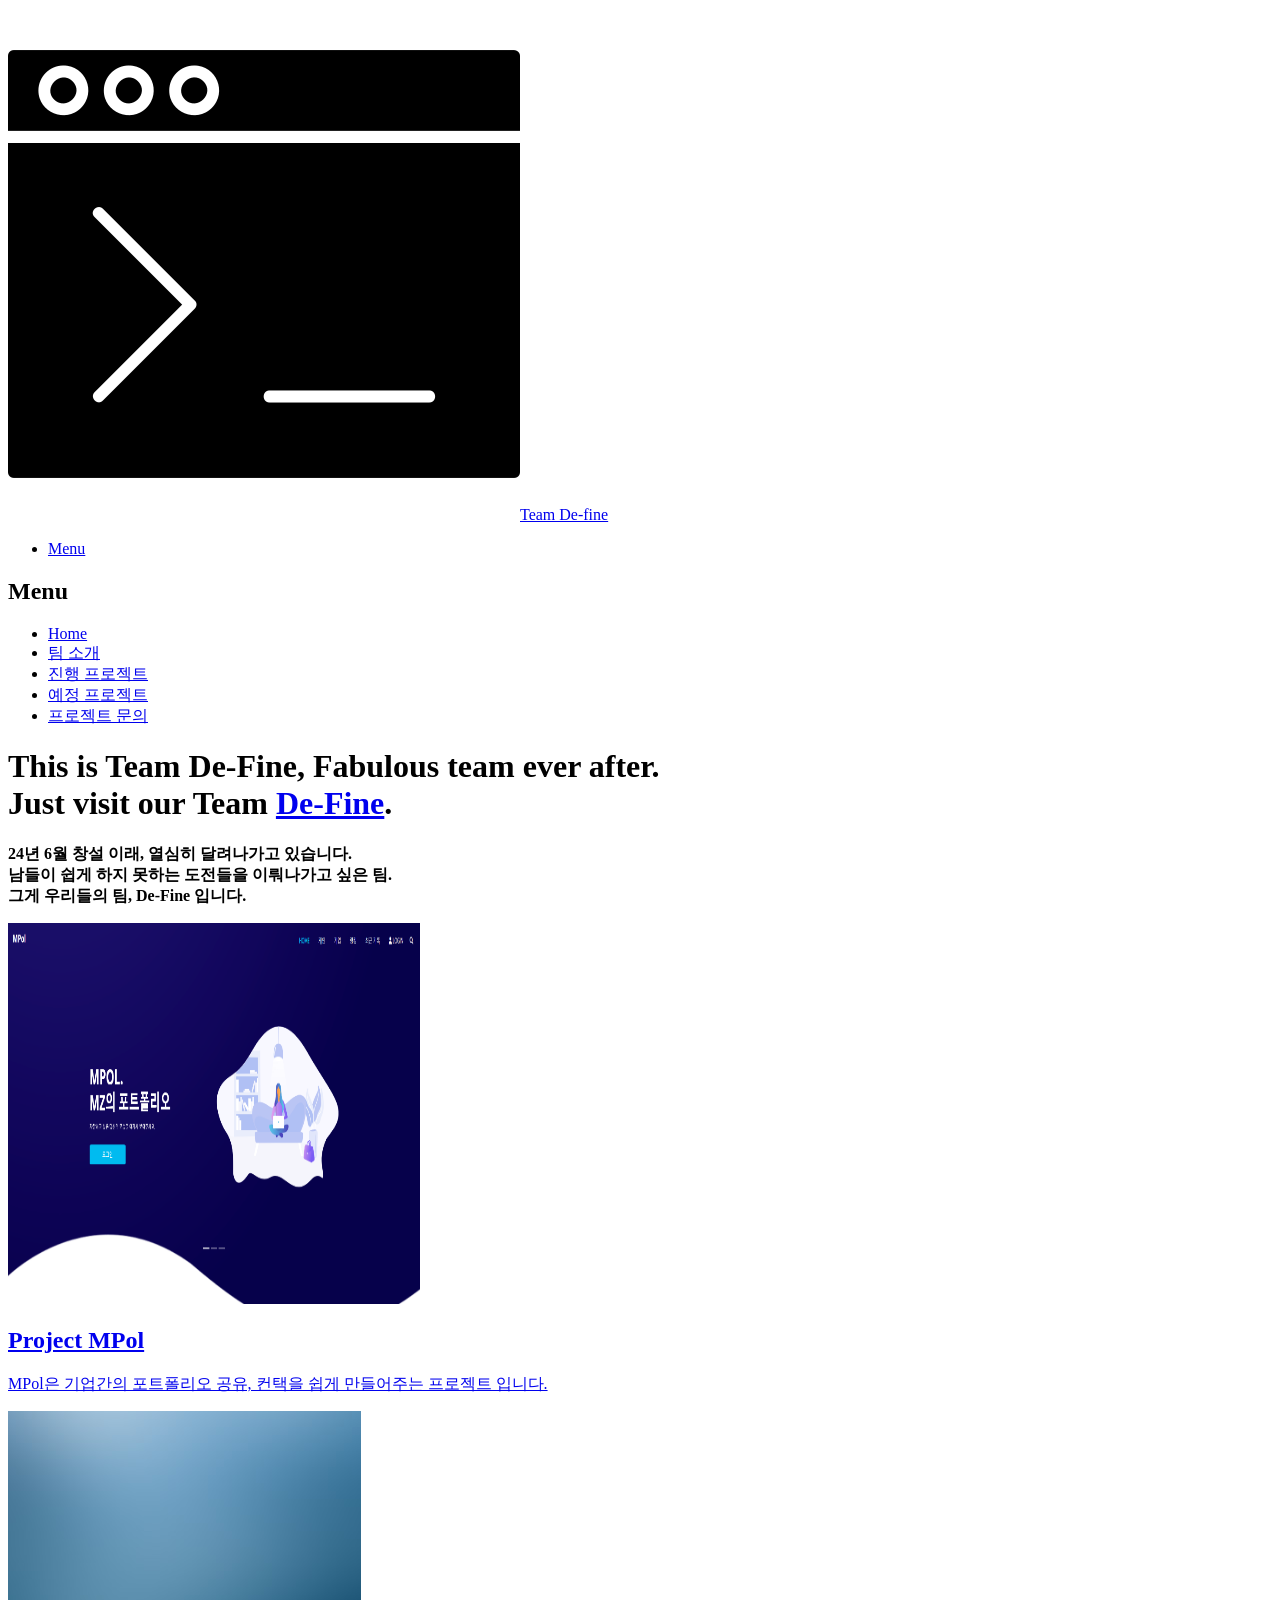
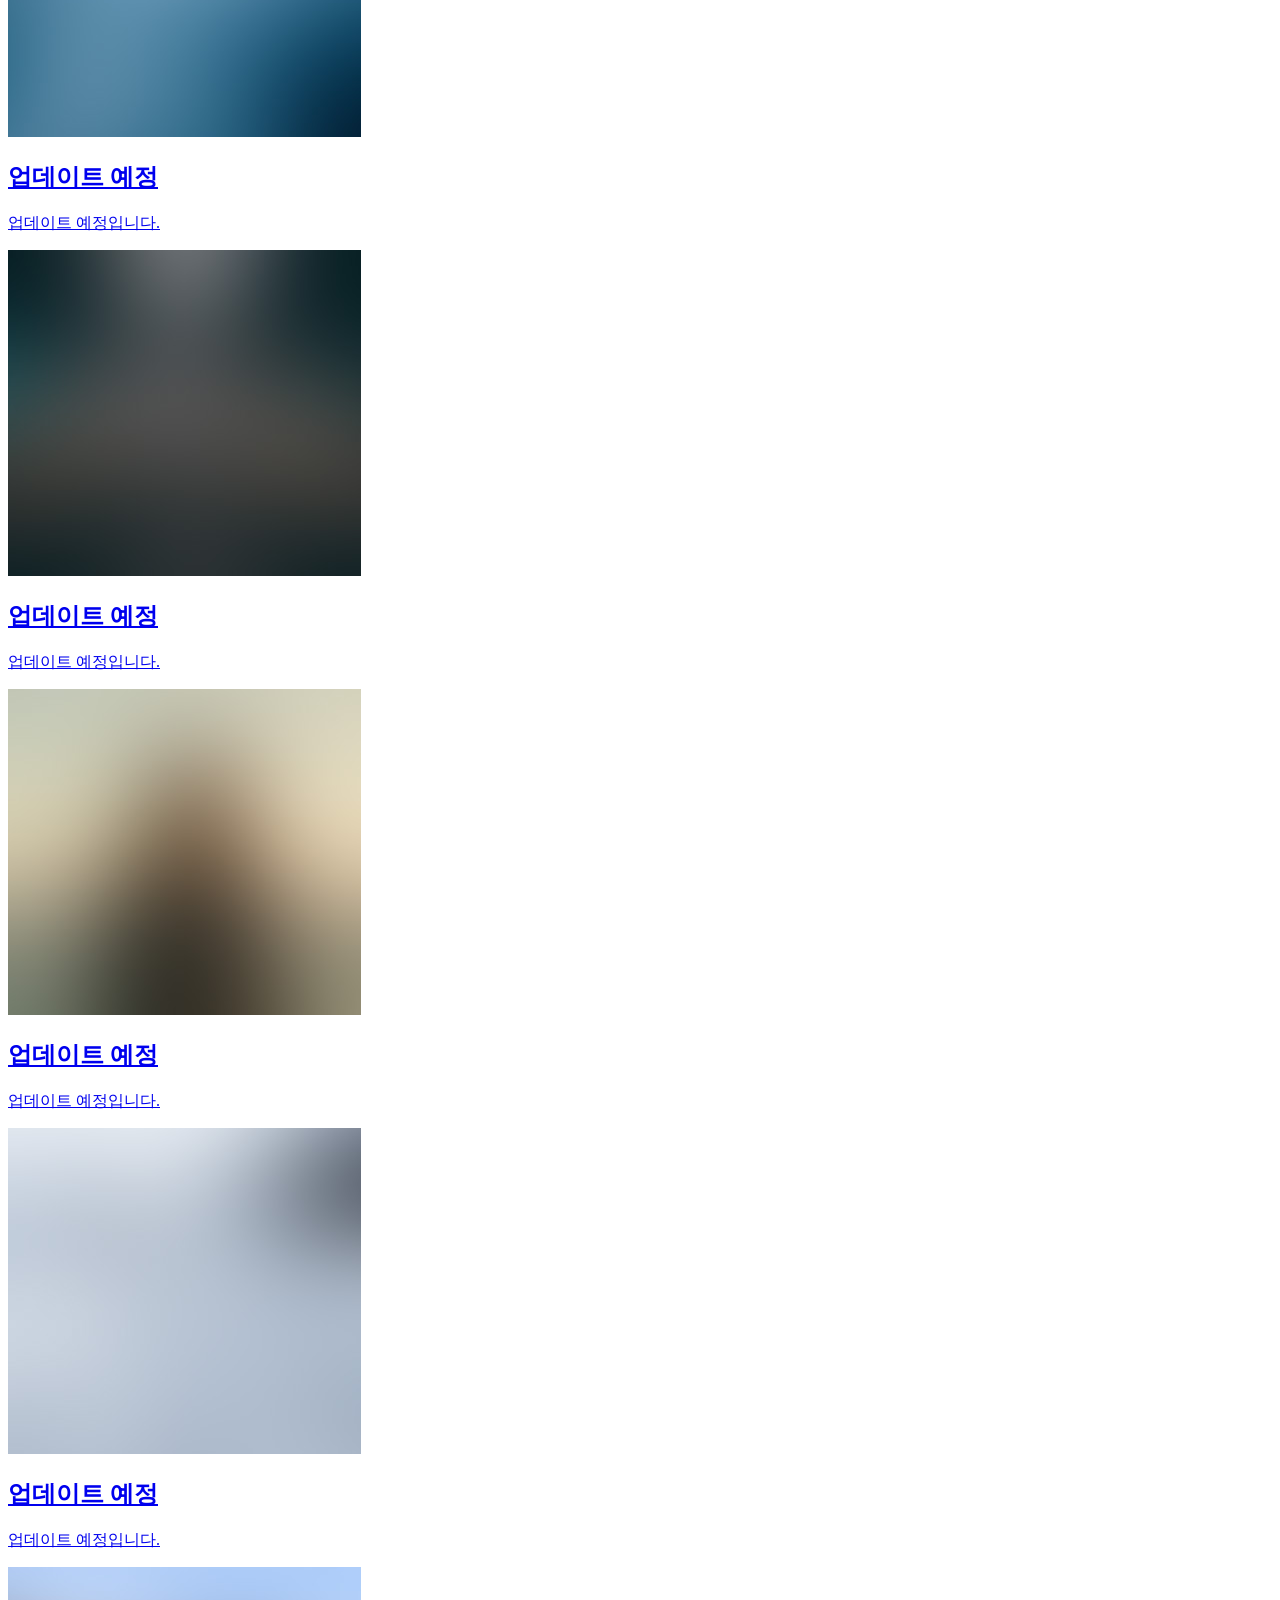
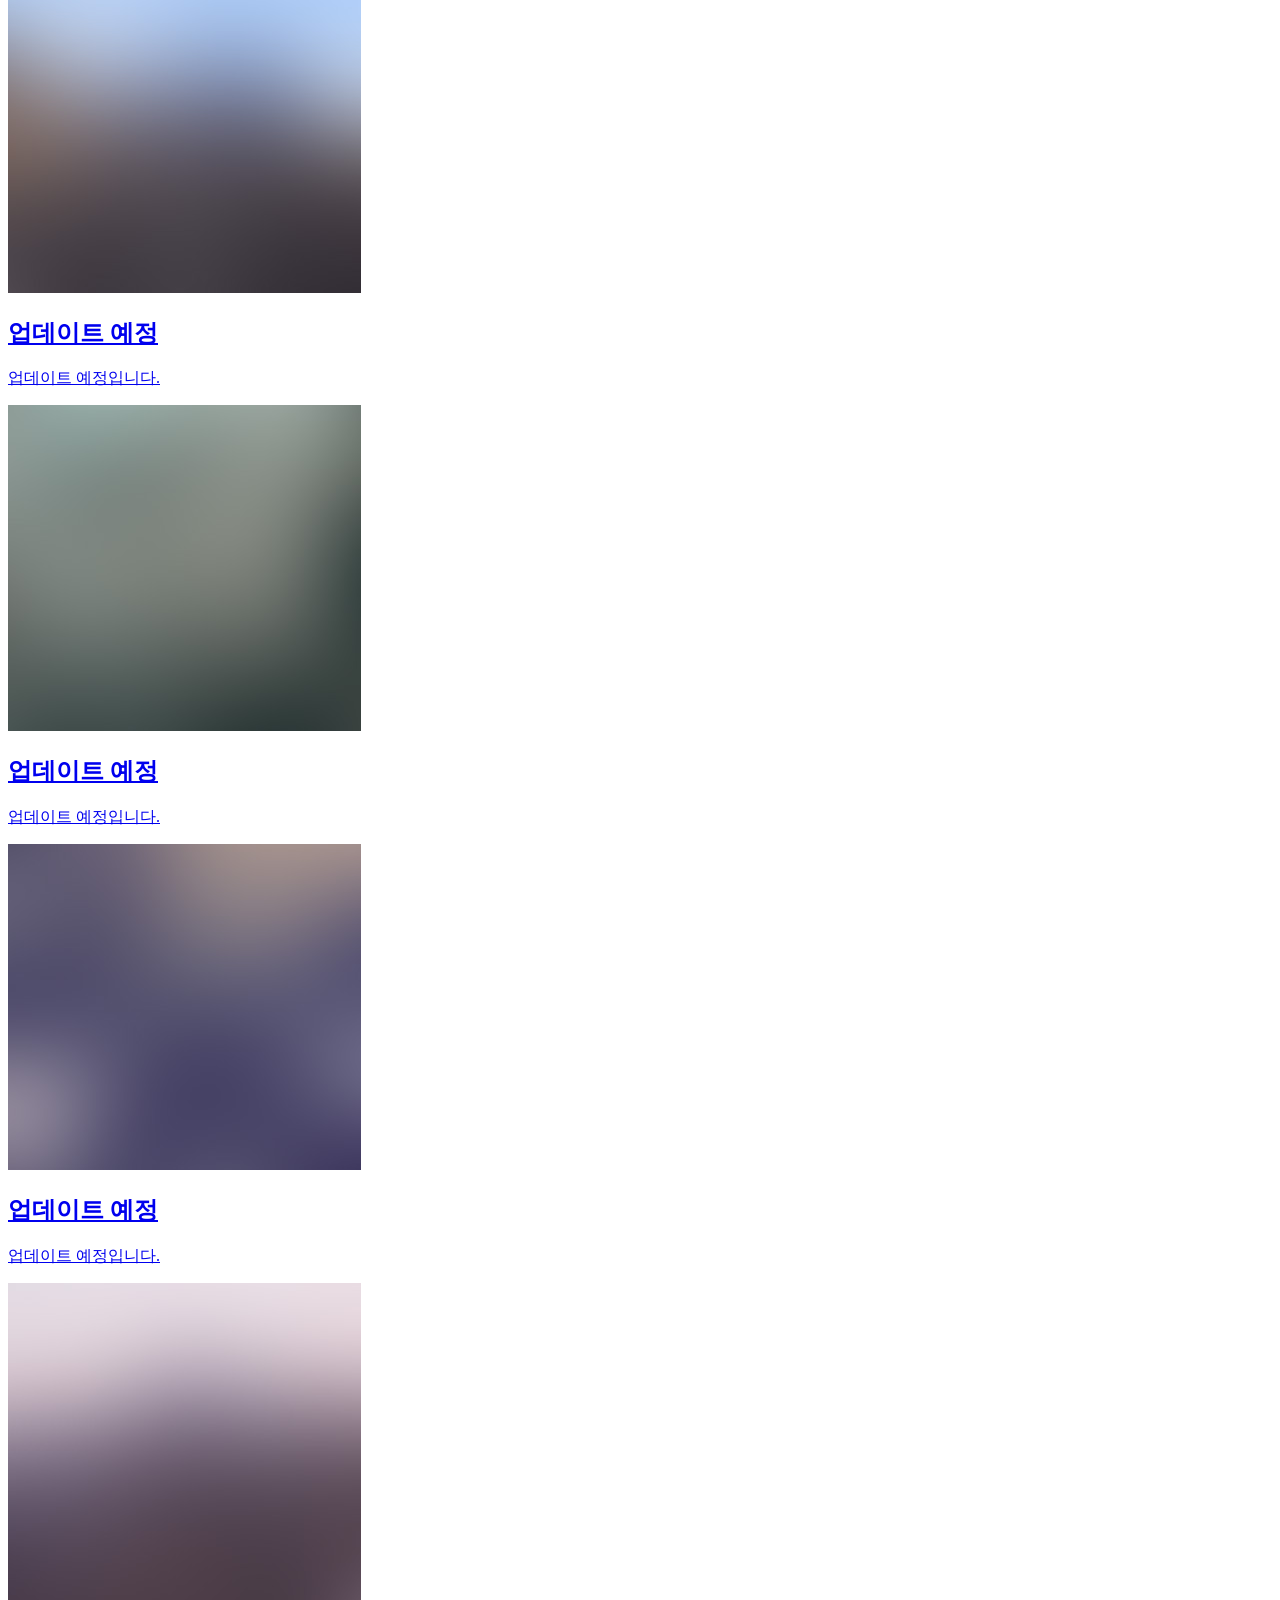
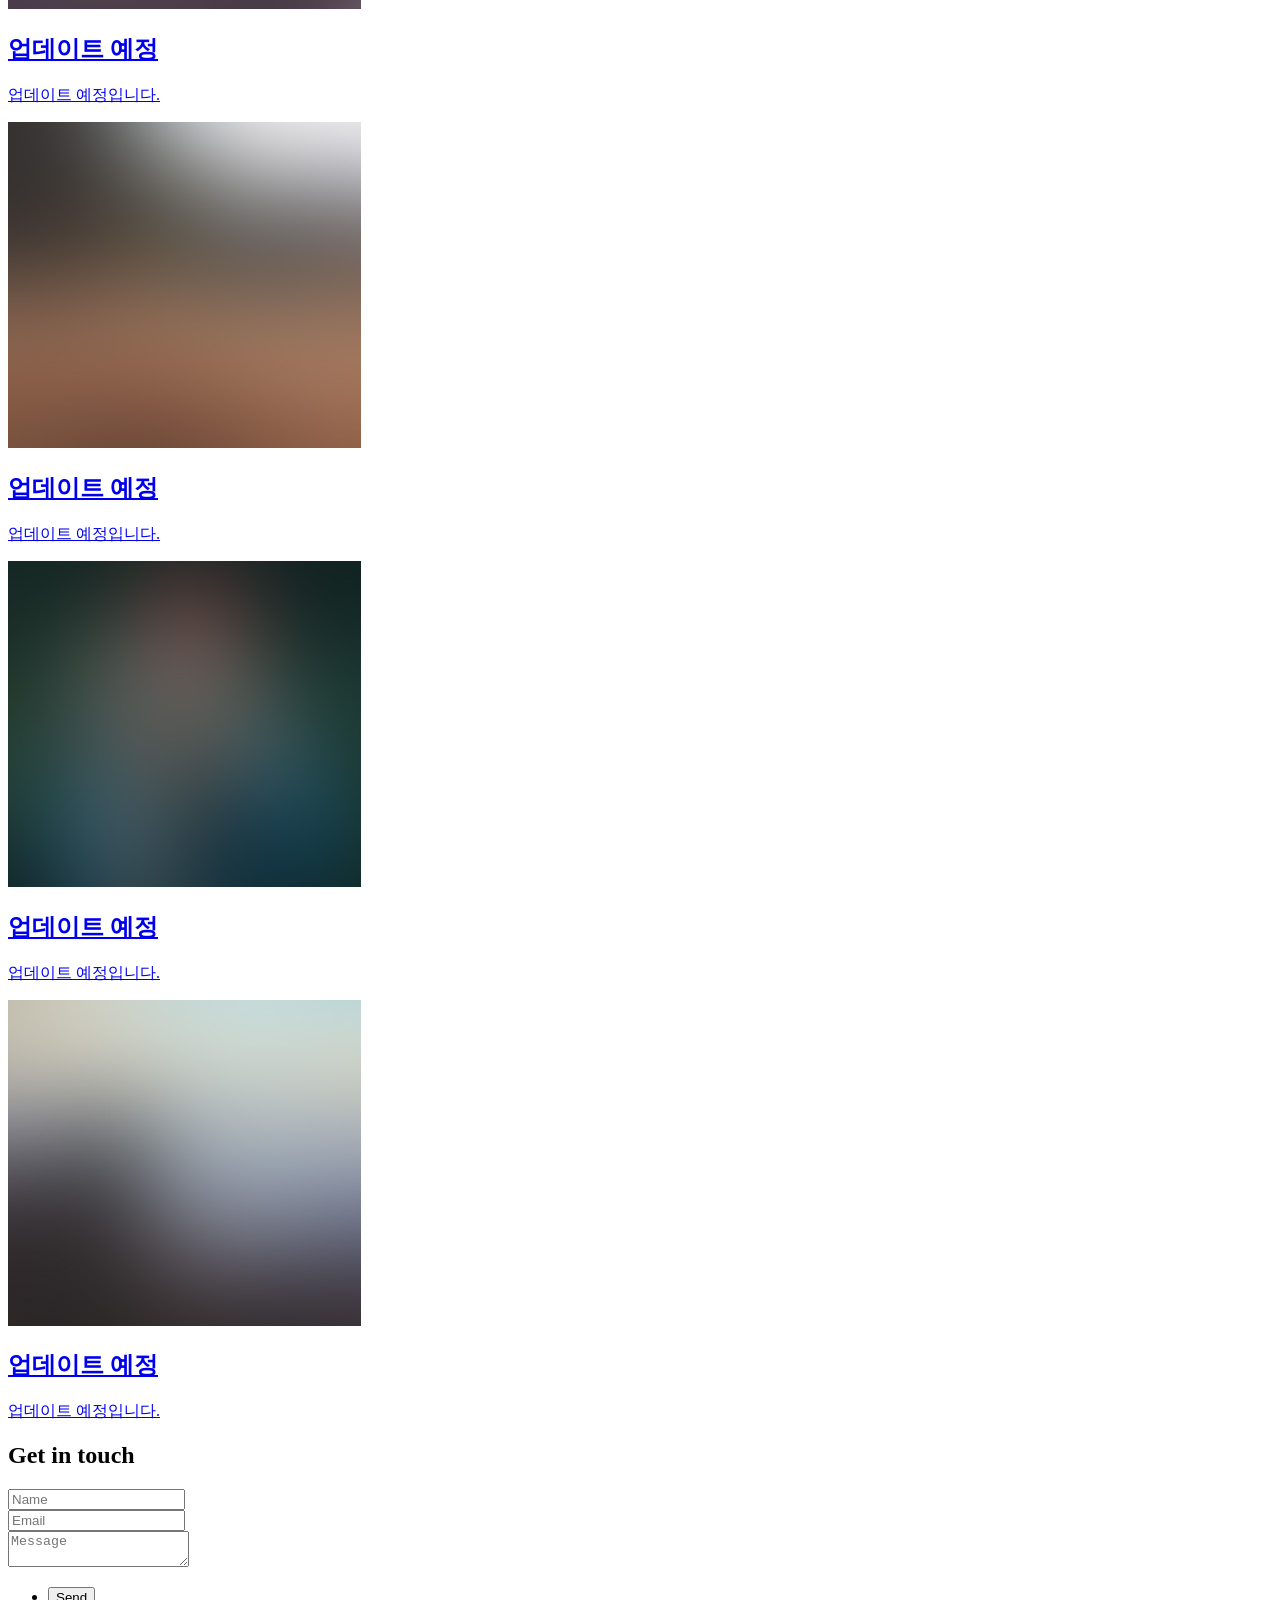
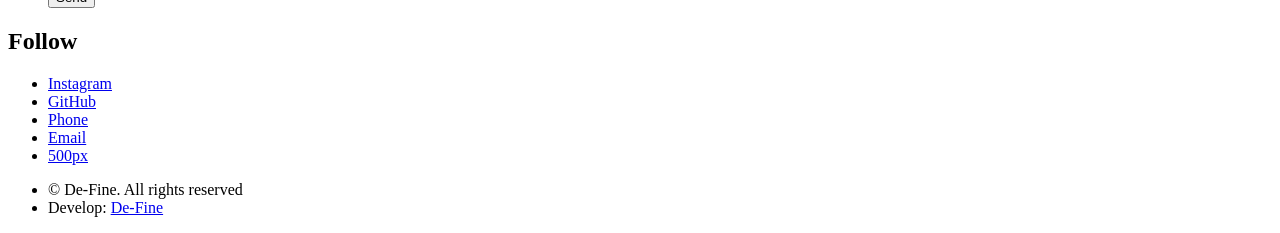
==== index.html @ 16be4d9d "24.07.02" ====
<!DOCTYPE HTML>
<html>
	<head>
		<title>Team De-fine</title>
		<meta charset="utf-8" />
		<meta name="viewport" content="width=device-width, initial-scale=1, user-scalable=no" />
		<!-- favicon -->
		<link rel="shortcut icon" href="/images/hand-pavicon.png" />
		<!-- css -->
		<link rel="stylesheet" href="assets/css/main.css" />
		<noscript><link rel="stylesheet" href="assets/css/noscript.css" /></noscript>
		<style>
			#img1 {
				width: 412.44px;
				height: 380.89px;
			}
		</style>
	</head>
	<body class="is-preload">
		<!-- Wrapper -->
			<div id="wrapper">

				<!-- Header -->
					<header id="header">
						<div class="inner">

							<!-- Logo -->
								<a href="index.html" class="logo">
									<span class="symbol"><img src="images/cmd_pavicon.png" alt="" /></span><span class="title">Team De-fine</span>
								</a>

							<!-- Nav -->
								<nav>
									<ul>
										<li><a href="#menu">Menu</a></li>
									</ul>
								</nav>

						</div>
					</header>

				<!-- Menu -->
					<nav id="menu">
						<h2>Menu</h2>
						<ul>
							<li><a href="index.html">Home</a></li>
							<li><a href="team_Intro.html">팀 소개</a></li>
							<li><a href="team_Pj.html">진행 프로젝트</a></li>
							<li><a href="fu_Pj.html">예정 프로젝트</a></li>
							<li><a href="contact.html">프로젝트 문의</a></li>
						</ul>
					</nav>

				<!-- Main -->
					<div id="main">
						<div class="inner">
							<header>
								<h1>This is Team De-Fine, Fabulous team ever after.<br>
								Just visit our Team  <a href="#De-fine">De-Fine</a>.</h1>
								<p style="font-weight: 900;">24년 6월 창설 이래, 열심히 달려나가고 있습니다.
									<br>남들이 쉽게 하지 못하는 도전들을 이뤄나가고 싶은 팀.
									<br> 그게 우리들의 팀, <span style="font-weight: bold;">De-Fine</span> 입니다.
								</p>
							</header>
							<section class="tiles">
								<article class="style1">
									<span class="image">
										<img src="images/MPol_view.png" alt="MPol" id="img1"/>
									</span>
									<a href="https://watashijxxnsuka.github.io/MPol.github.io/">
										<h2>Project MPol</h2>
										<div class="content">
											<p>MPol은 기업간의 포트폴리오 공유, 컨택을 쉽게 만들어주는 프로젝트 입니다.</p>
										</div>
									</a>
								</article>
								<article class="style2">
									<span class="image">
										<img src="images/pic02.jpg" alt="" />
									</span>
									<a href="fu_Pj.html">
										<h2>업데이트 예정</h2>
										<div class="content">
											<p>업데이트 예정입니다.</p>
										</div>
									</a>
								</article>
								<article class="style3">
									<span class="image">
										<img src="images/pic03.jpg" alt="" />
									</span>
									<a href="fu_Pj.html">
										<h2>업데이트 예정</h2>
										<div class="content">
											<p>업데이트 예정입니다.</p>
										</div>
									</a>
								</article>
								<article class="style4">
									<span class="image">
										<img src="images/pic04.jpg" alt="" />
									</span>
									<a href="fu_Pj.html">
										<h2>업데이트 예정</h2>
										<div class="content">
											<p>업데이트 예정입니다.</p>
										</div>
									</a>
								</article>
								<article class="style5">
									<span class="image">
										<img src="images/pic05.jpg" alt="" />
									</span>
									<a href="fu_Pj.html">
										<h2>업데이트 예정</h2>
										<div class="content">
											<p>업데이트 예정입니다.</p>
										</div>
									</a>
								</article>
								<article class="style6">
									<span class="image">
										<img src="images/pic06.jpg" alt="" />
									</span>
									<a href="fu_Pj.html">
										<h2>업데이트 예정</h2>
										<div class="content">
											<p>업데이트 예정입니다.</p>
										</div>
									</a>
								</article>
								<article class="style2">
									<span class="image">
										<img src="images/pic07.jpg" alt="" />
									</span>
									<a href="fu_Pj.html">
										<h2>업데이트 예정</h2>
										<div class="content">
											<p>업데이트 예정입니다.</p>
										</div>
									</a>
								</article>
								<article class="style3">
									<span class="image">
										<img src="images/pic08.jpg" alt="" />
									</span>
									<a href="fu_Pj.html">
										<h2>업데이트 예정</h2>
										<div class="content">
											<p>업데이트 예정입니다.</p>
										</div>
									</a>
								</article>
								<article class="style1">
									<span class="image">
										<img src="images/pic09.jpg" alt="" />
									</span>
									<a href="fu_Pj.html">
										<h2>업데이트 예정</h2>
										<div class="content">
											<p>업데이트 예정입니다.</p>
										</div>
									</a>
								</article>
								<article class="style5">
									<span class="image">
										<img src="images/pic10.jpg" alt="" />
									</span>
									<a href="fu_Pj.html">
										<h2>업데이트 예정</h2>
										<div class="content">
											<p>업데이트 예정입니다.</p>
										</div>
									</a>
								</article>
								<article class="style6">
									<span class="image">
										<img src="images/pic11.jpg" alt="" />
									</span>
									<a href="fu_Pj.html">
										<h2>업데이트 예정</h2>
										<div class="content">
											<p>업데이트 예정입니다.</p>
										</div>
									</a>
								</article>
								<article class="style4">
									<span class="image">
										<img src="images/pic12.jpg" alt="" />
									</span>
									<a href="fu_Pj.html">
										<h2>업데이트 예정</h2>
										<div class="content">
											<p>업데이트 예정입니다.</p>
										</div>
									</a>
								</article>
							</section>
						</div>
					</div>

				<!-- Footer -->
					<footer id="footer">
						<div class="inner">
							<section>
								<h2>Get in touch</h2>
								<form method="post" action="#">
									<div class="fields">
										<div class="field half">
											<input type="text" name="name" id="name" placeholder="Name" />
										</div>
										<div class="field half">
											<input type="email" name="email" id="email" placeholder="Email" />
										</div>
										<div class="field">
											<textarea name="message" id="message" placeholder="Message"></textarea>
										</div>
									</div>
									<ul class="actions">
										<li><input type="submit" value="Send" class="primary" /></li>
									</ul>
								</form>
							</section>
							<section>
								<h2>Follow</h2>
								<ul class="icons">
									<li><a href="#" class="icon brands style2 fa-instagram"><span class="label">Instagram</span></a></li>
									<!-- <li><a href="#" class="icon brands style2 fa-dribbble"><span class="label">Dribbble</span></a></li> -->
									<li><a href="#" class="icon brands style2 fa-github"><span class="label">GitHub</span></a></li>
									<li><a href="#" class="icon solid style2 fa-phone"><span class="label">Phone</span></a></li>
									<li><a href="#" class="icon solid style2 fa-envelope"><span class="label">Email</span></a></li>
									<li><a href="#" class="icon brands style2 fa-500px"><span class="label">500px</span></a></li>
								</ul>
							</section>
							<ul class="copyright">
								<li>&copy; De-Fine. All rights reserved</li><li>Develop: <a href="#watashiInsta">De-Fine</a></li>
							</ul>
						</div>
					</footer>

			</div>

		<!-- Scripts -->
			<script src="assets/js/jquery.min.js"></script>
			<script src="assets/js/browser.min.js"></script>
			<script src="assets/js/breakpoints.min.js"></script>
			<script src="assets/js/util.js"></script>
			<script src="assets/js/main.js"></script>

	</body>
</html>
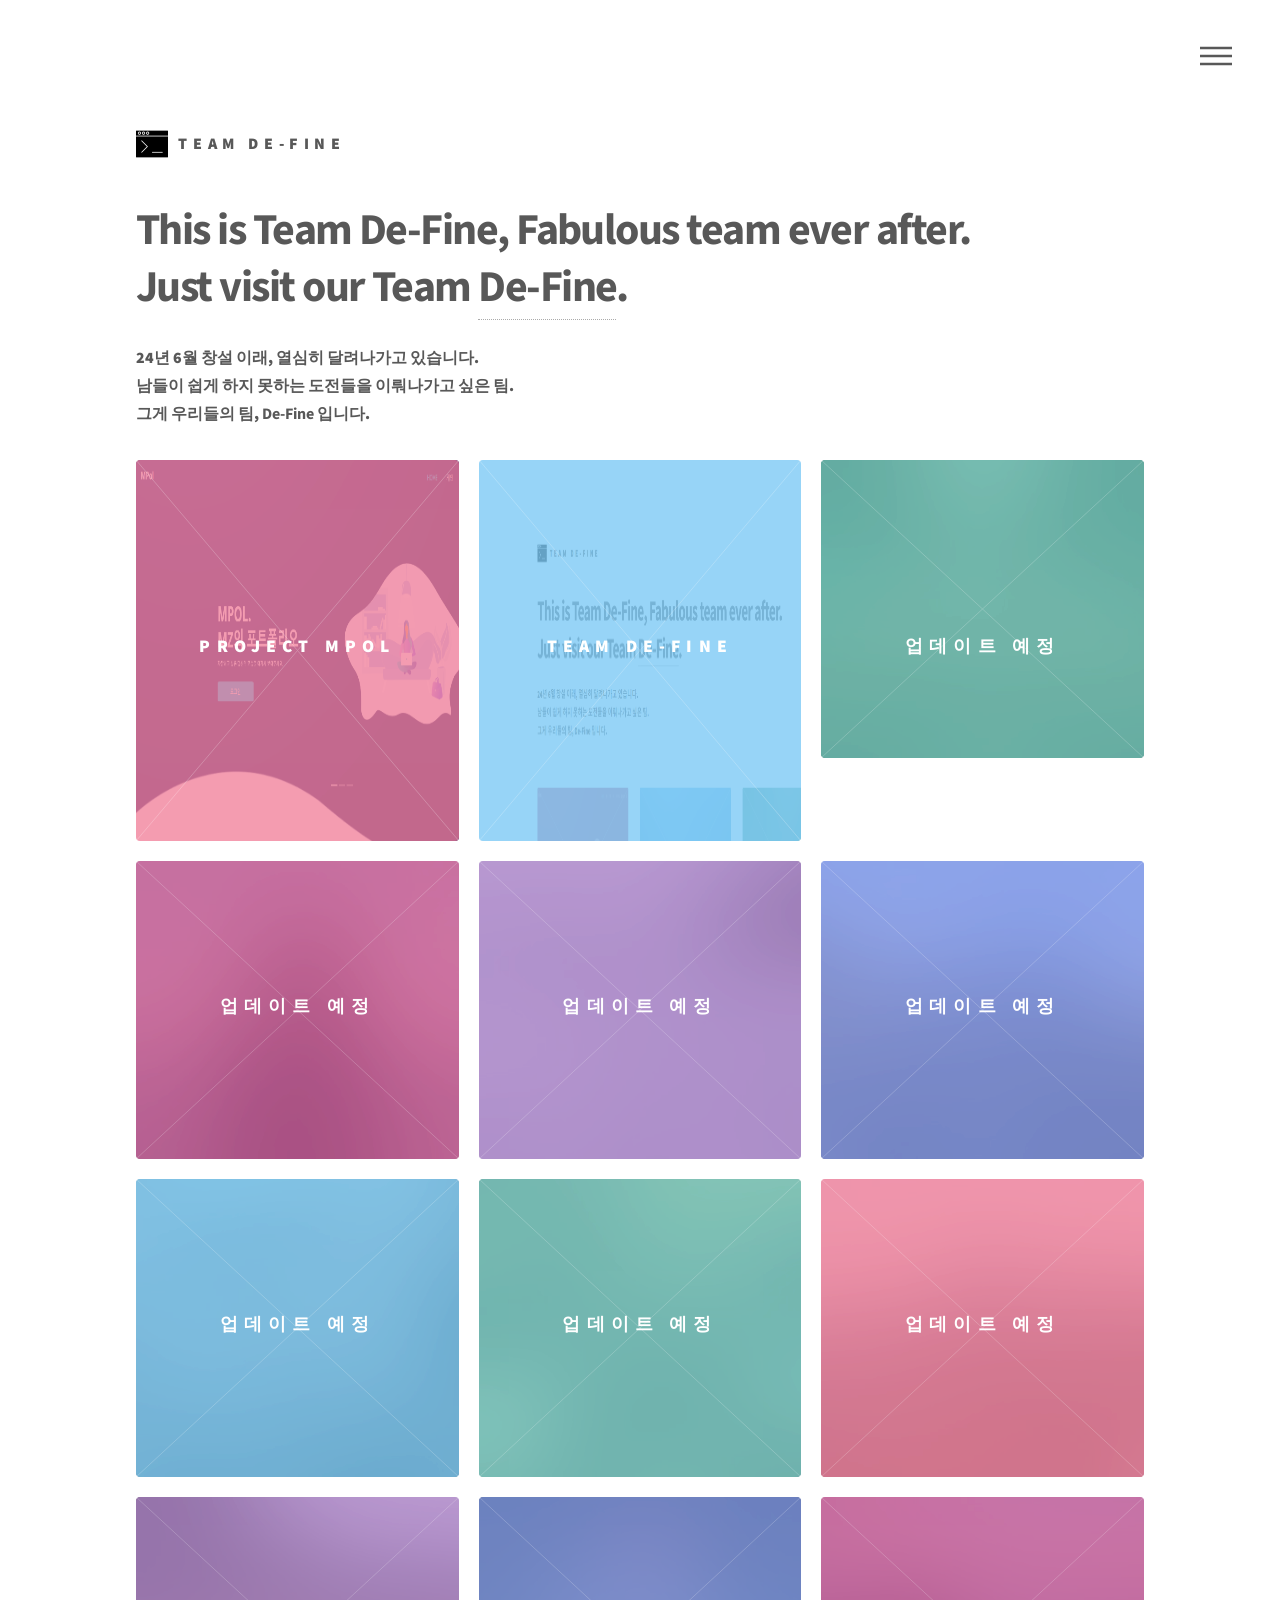
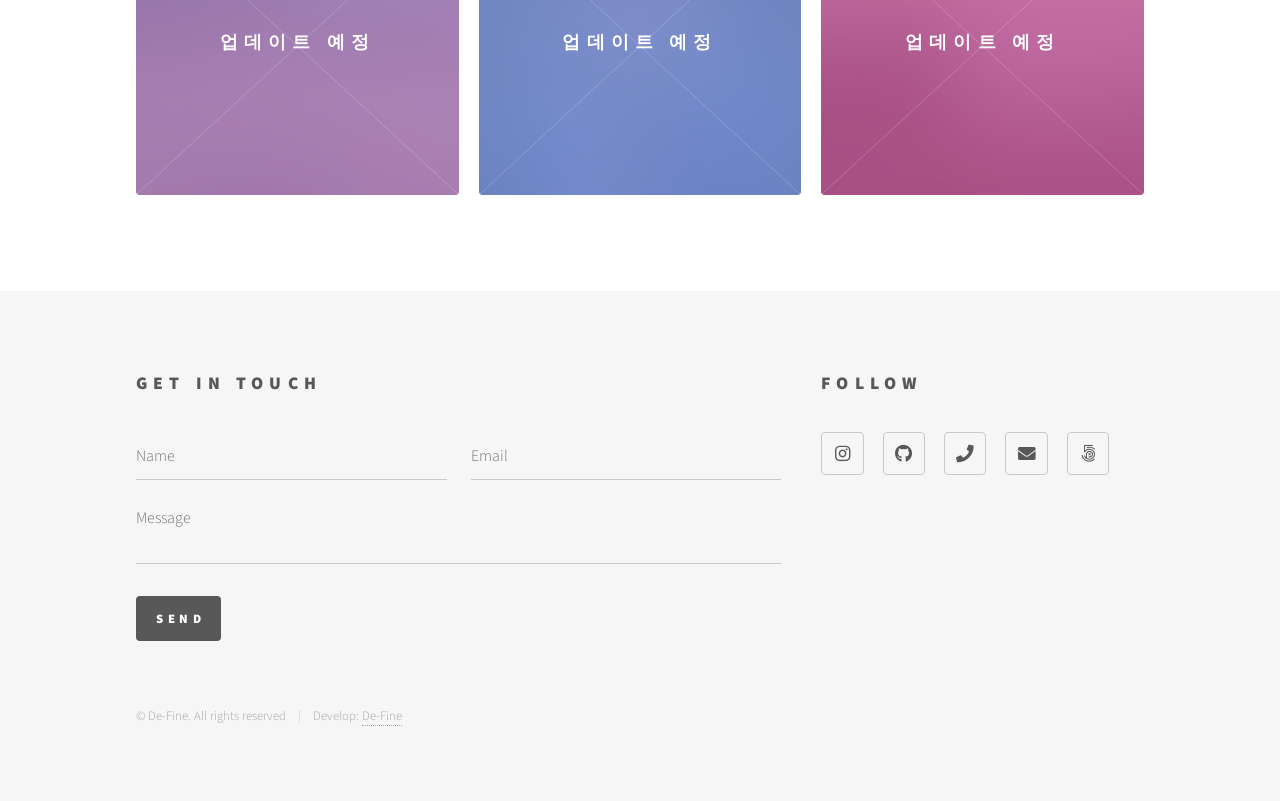
==== commit 11a15065: "add team" ====
--- a/index.html
+++ b/index.html
@@ -10,7 +10,7 @@
 		<link rel="stylesheet" href="assets/css/main.css" />
 		<noscript><link rel="stylesheet" href="assets/css/noscript.css" /></noscript>
 		<style>
-			#img1 {
+			#img1, #img2{
 				width: 412.44px;
 				height: 380.89px;
 			}
@@ -76,12 +76,12 @@
 								</article>
 								<article class="style2">
 									<span class="image">
-										<img src="images/pic02.jpg" alt="" />
-									</span>
-									<a href="fu_Pj.html">
-										<h2>업데이트 예정</h2>
-										<div class="content">
-											<p>업데이트 예정입니다.</p>
+										<img src="images/team_define.png" alt="define" id="img2"/>
+									</span>
+									<a href="fu_Pj.html">
+										<h2>Team De-Fine</h2>
+										<div class="content">
+											<p>팀 디파인 홈페이지로 우리들의 프로젝트를 공개합니다.</p>
 										</div>
 									</a>
 								</article>
--- a/assets/css/noscript.css
+++ b/assets/css/noscript.css
@@ -0,0 +1,8 @@
+/* Tiles */
+	body.is-preload .tiles article {
+		-moz-transform: none;
+		-webkit-transform: none;
+		-ms-transform: none;
+		transform: none;
+		opacity: 1;
+	}
